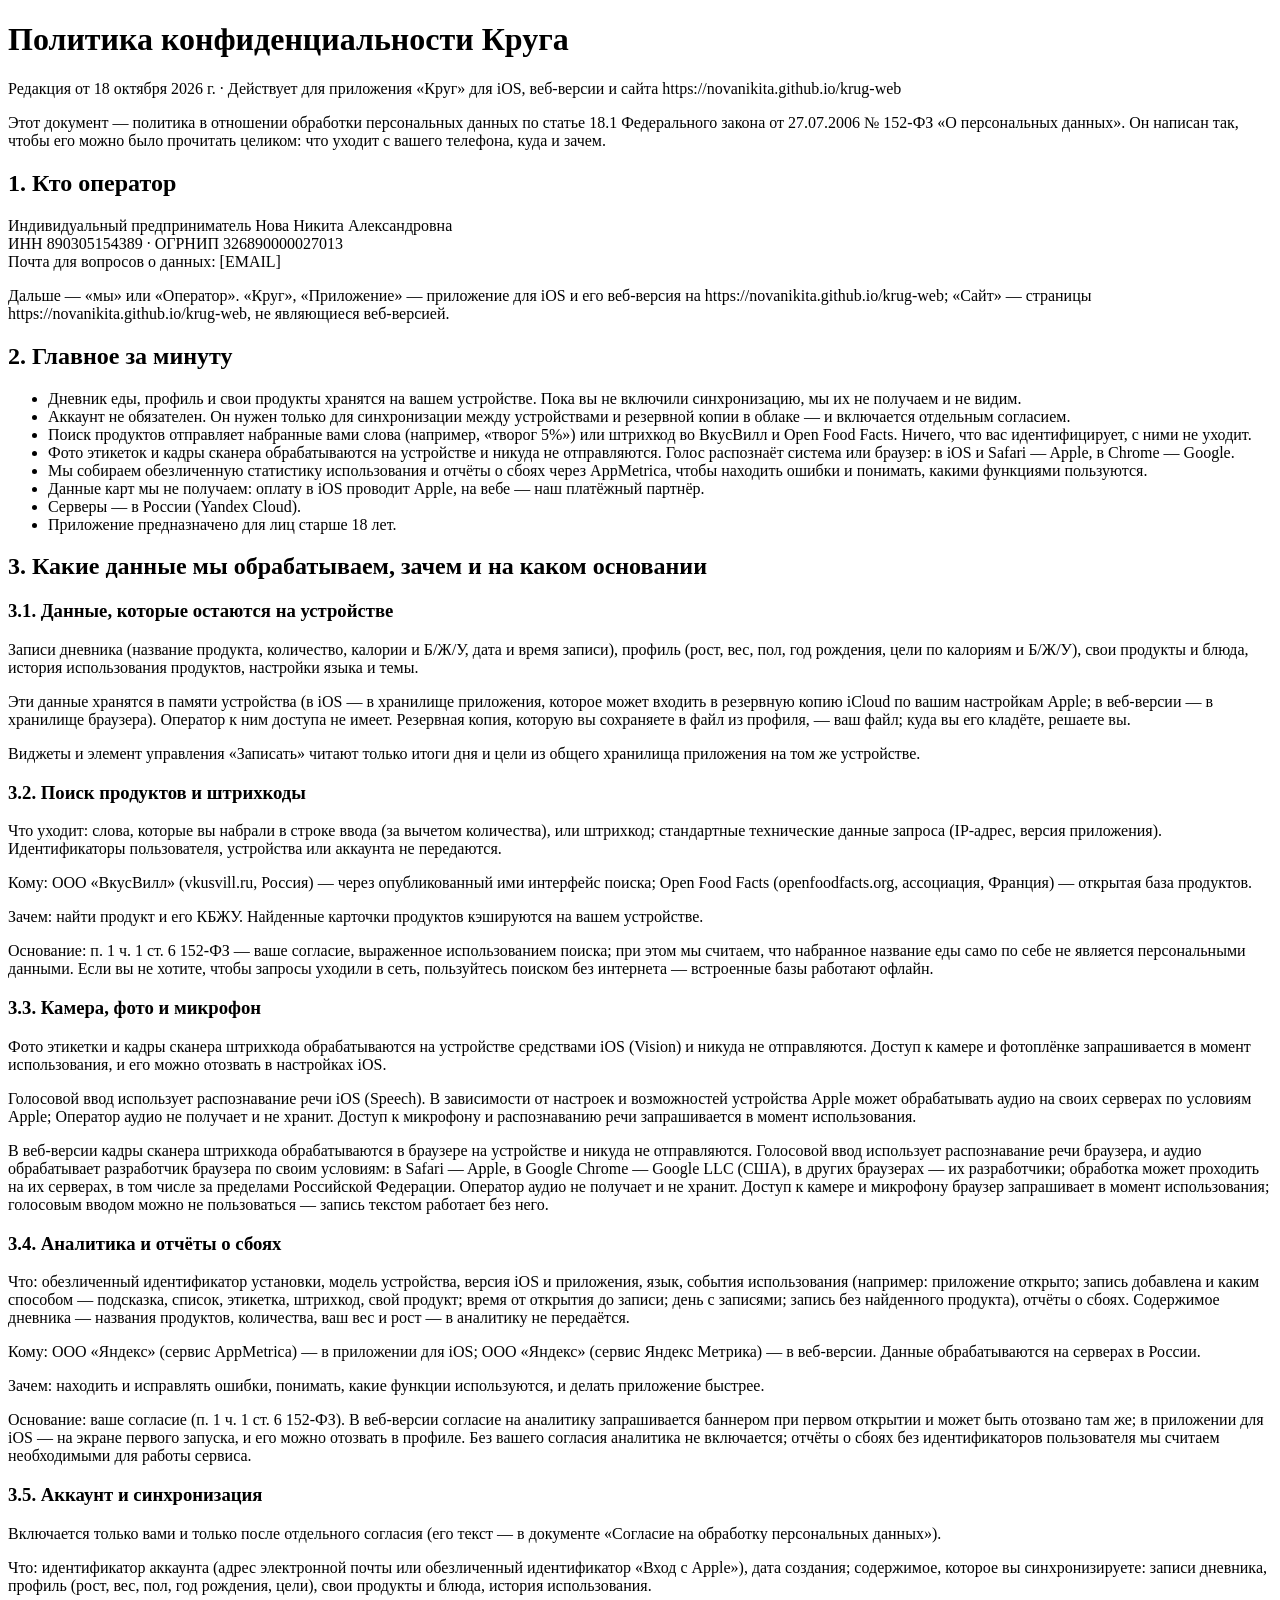
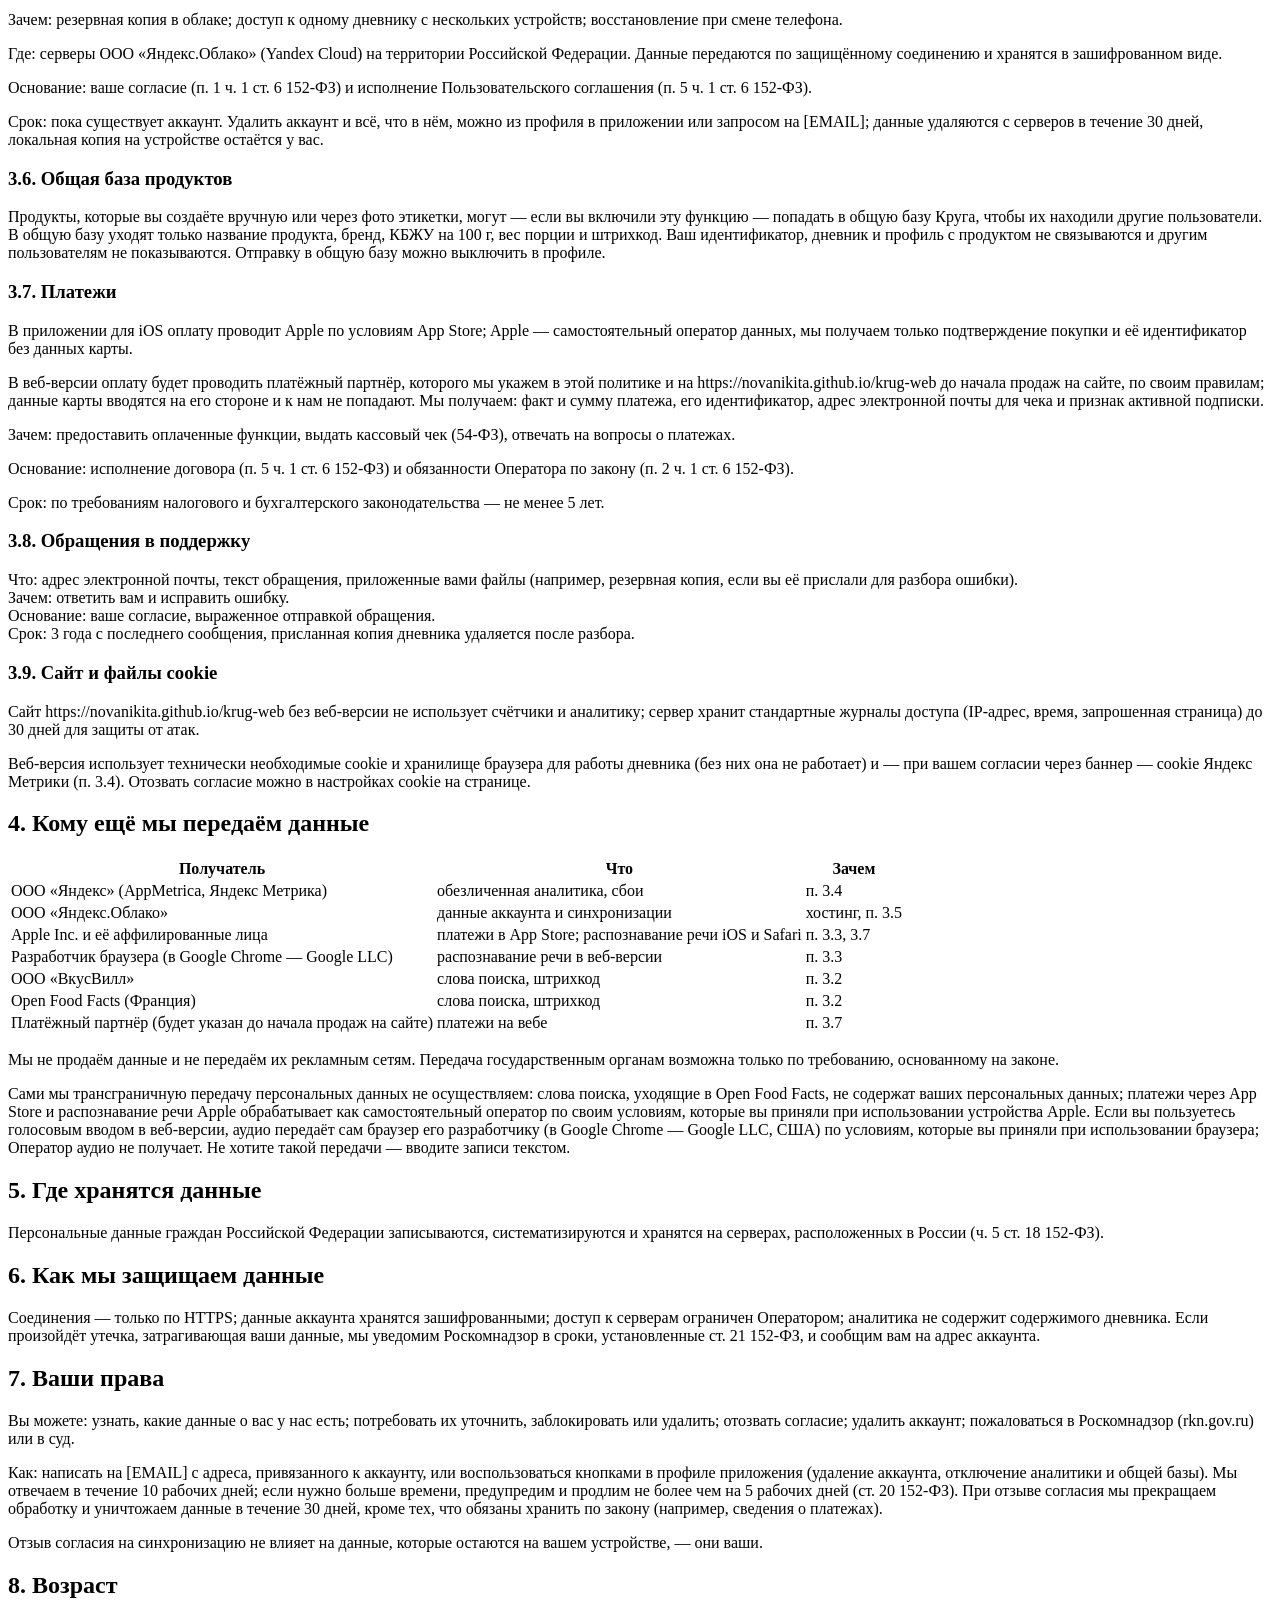
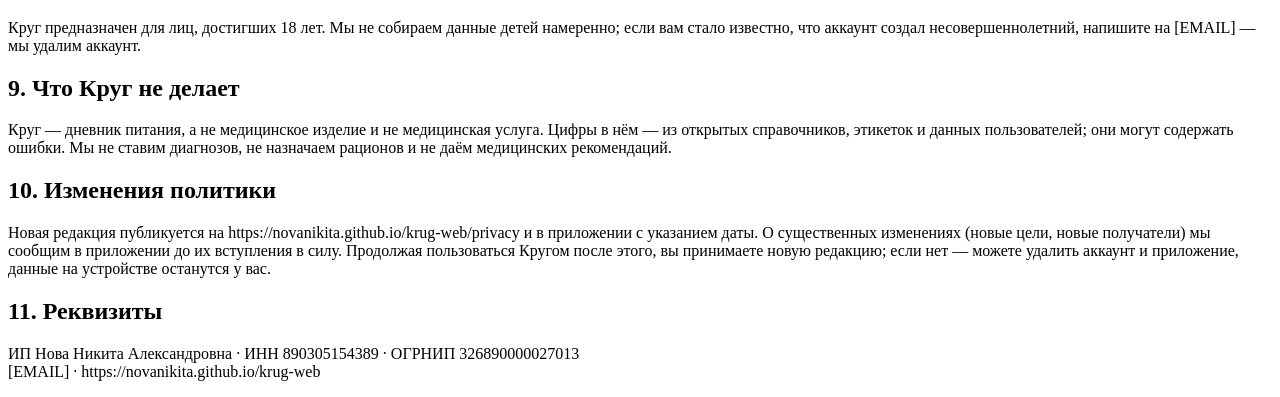
==== privacy/index.html @ c225c447 "Web version" ====
<!doctype html>
<html lang="ru">
<head>
<meta charset="utf-8">
<meta name="viewport" content="width=device-width, initial-scale=1">
<title>Политика конфиденциальности Круга · Круг</title>
<link rel="icon" href="/krug-web/icons/favicon-64.png">
<script>
  try {
    var t = localStorage.getItem('theme')
    if (t === 'light' || t === 'dark') document.documentElement.dataset.theme = t
  } catch (e) {}
</script>
  <script type="module" crossorigin src="/krug-web/assets/modulepreload-polyfill-P2Xu9kJm.js"></script>
  <link rel="stylesheet" crossorigin href="/krug-web/assets/page-D5tcuTwa.css">
<link rel="manifest" href="/krug-web/manifest.webmanifest"><script id="vite-plugin-pwa:register-sw" src="/krug-web/registerSW.js" defer></script></head>
<body data-doc="privacy">
<main class="legal-page"><h1>Политика конфиденциальности Круга</h1><p>Редакция от 18 октября 2026 г. · Действует для приложения «Круг» для iOS, веб-версии и сайта https://novanikita.github.io/krug-web</p>
<p>Этот документ — политика в отношении обработки персональных данных по статье 18.1 Федерального закона от 27.07.2006 № 152-ФЗ «О персональных данных». Он написан так, чтобы его можно было прочитать целиком: что уходит с вашего телефона, куда и зачем.</p>
<h2>1. Кто оператор</h2>
<p>Индивидуальный предприниматель Нова Никита Александровна<br>ИНН 890305154389 · ОГРНИП 326890000027013<br>Почта для вопросов о данных: [EMAIL]</p>
<p>Дальше — «мы» или «Оператор». «Круг», «Приложение» — приложение для iOS и его веб-версия на https://novanikita.github.io/krug-web; «Сайт» — страницы https://novanikita.github.io/krug-web, не являющиеся веб-версией.</p>
<h2>2. Главное за минуту</h2>
<ul><li>Дневник еды, профиль и свои продукты хранятся на вашем устройстве. Пока вы не включили синхронизацию, мы их не получаем и не видим.</li><li>Аккаунт не обязателен. Он нужен только для синхронизации между устройствами и резервной копии в облаке — и включается отдельным согласием.</li><li>Поиск продуктов отправляет набранные вами слова (например, «творог 5%») или штрихкод во ВкусВилл и Open Food Facts. Ничего, что вас идентифицирует, с ними не уходит.</li><li>Фото этикеток и кадры сканера обрабатываются на устройстве и никуда не отправляются. Голос распознаёт система или браузер: в iOS и Safari — Apple, в Chrome — Google.</li><li>Мы собираем обезличенную статистику использования и отчёты о сбоях через AppMetrica, чтобы находить ошибки и понимать, какими функциями пользуются.</li><li>Данные карт мы не получаем: оплату в iOS проводит Apple, на вебе — наш платёжный партнёр.</li><li>Серверы — в России (Yandex Cloud).</li><li>Приложение предназначено для лиц старше 18 лет.</li></ul>
<h2>3. Какие данные мы обрабатываем, зачем и на каком основании</h2>
<h3>3.1. Данные, которые остаются на устройстве</h3>
<p>Записи дневника (название продукта, количество, калории и Б/Ж/У, дата и время записи), профиль (рост, вес, пол, год рождения, цели по калориям и Б/Ж/У), свои продукты и блюда, история использования продуктов, настройки языка и темы.</p>
<p>Эти данные хранятся в памяти устройства (в iOS — в хранилище приложения, которое может входить в резервную копию iCloud по вашим настройкам Apple; в веб-версии — в хранилище браузера). Оператор к ним доступа не имеет. Резервная копия, которую вы сохраняете в файл из профиля, — ваш файл; куда вы его кладёте, решаете вы.</p>
<p>Виджеты и элемент управления «Записать» читают только итоги дня и цели из общего хранилища приложения на том же устройстве.</p>
<h3>3.2. Поиск продуктов и штрихкоды</h3>
<p>Что уходит: слова, которые вы набрали в строке ввода (за вычетом количества), или штрихкод; стандартные технические данные запроса (IP-адрес, версия приложения). Идентификаторы пользователя, устройства или аккаунта не передаются.</p>
<p>Кому: ООО «ВкусВилл» (vkusvill.ru, Россия) — через опубликованный ими интерфейс поиска; Open Food Facts (openfoodfacts.org, ассоциация, Франция) — открытая база продуктов.</p>
<p>Зачем: найти продукт и его КБЖУ. Найденные карточки продуктов кэшируются на вашем устройстве.</p>
<p>Основание: п. 1 ч. 1 ст. 6 152-ФЗ — ваше согласие, выраженное использованием поиска; при этом мы считаем, что набранное название еды само по себе не является персональными данными. Если вы не хотите, чтобы запросы уходили в сеть, пользуйтесь поиском без интернета — встроенные базы работают офлайн.</p>
<h3>3.3. Камера, фото и микрофон</h3>
<p>Фото этикетки и кадры сканера штрихкода обрабатываются на устройстве средствами iOS (Vision) и никуда не отправляются. Доступ к камере и фотоплёнке запрашивается в момент использования, и его можно отозвать в настройках iOS.</p>
<p>Голосовой ввод использует распознавание речи iOS (Speech). В зависимости от настроек и возможностей устройства Apple может обрабатывать аудио на своих серверах по условиям Apple; Оператор аудио не получает и не хранит. Доступ к микрофону и распознаванию речи запрашивается в момент использования.</p>
<p>В веб-версии кадры сканера штрихкода обрабатываются в браузере на устройстве и никуда не отправляются. Голосовой ввод использует распознавание речи браузера, и аудио обрабатывает разработчик браузера по своим условиям: в Safari — Apple, в Google Chrome — Google LLC (США), в других браузерах — их разработчики; обработка может проходить на их серверах, в том числе за пределами Российской Федерации. Оператор аудио не получает и не хранит. Доступ к камере и микрофону браузер запрашивает в момент использования; голосовым вводом можно не пользоваться — запись текстом работает без него.</p>
<h3>3.4. Аналитика и отчёты о сбоях</h3>
<p>Что: обезличенный идентификатор установки, модель устройства, версия iOS и приложения, язык, события использования (например: приложение открыто; запись добавлена и каким способом — подсказка, список, этикетка, штрихкод, свой продукт; время от открытия до записи; день с записями; запись без найденного продукта), отчёты о сбоях. Содержимое дневника — названия продуктов, количества, ваш вес и рост — в аналитику не передаётся.</p>
<p>Кому: ООО «Яндекс» (сервис AppMetrica) — в приложении для iOS; ООО «Яндекс» (сервис Яндекс Метрика) — в веб-версии. Данные обрабатываются на серверах в России.</p>
<p>Зачем: находить и исправлять ошибки, понимать, какие функции используются, и делать приложение быстрее.</p>
<p>Основание: ваше согласие (п. 1 ч. 1 ст. 6 152-ФЗ). В веб-версии согласие на аналитику запрашивается баннером при первом открытии и может быть отозвано там же; в приложении для iOS — на экране первого запуска, и его можно отозвать в профиле. Без вашего согласия аналитика не включается; отчёты о сбоях без идентификаторов пользователя мы считаем необходимыми для работы сервиса.</p>
<h3>3.5. Аккаунт и синхронизация</h3>
<p>Включается только вами и только после отдельного согласия (его текст — в документе «Согласие на обработку персональных данных»).</p>
<p>Что: идентификатор аккаунта (адрес электронной почты или обезличенный идентификатор «Вход с Apple»), дата создания; содержимое, которое вы синхронизируете: записи дневника, профиль (рост, вес, пол, год рождения, цели), свои продукты и блюда, история использования.</p>
<p>Зачем: резервная копия в облаке; доступ к одному дневнику с нескольких устройств; восстановление при смене телефона.</p>
<p>Где: серверы ООО «Яндекс.Облако» (Yandex Cloud) на территории Российской Федерации. Данные передаются по защищённому соединению и хранятся в зашифрованном виде.</p>
<p>Основание: ваше согласие (п. 1 ч. 1 ст. 6 152-ФЗ) и исполнение Пользовательского соглашения (п. 5 ч. 1 ст. 6 152-ФЗ).</p>
<p>Срок: пока существует аккаунт. Удалить аккаунт и всё, что в нём, можно из профиля в приложении или запросом на [EMAIL]; данные удаляются с серверов в течение 30 дней, локальная копия на устройстве остаётся у вас.</p>
<h3>3.6. Общая база продуктов</h3>
<p>Продукты, которые вы создаёте вручную или через фото этикетки, могут — если вы включили эту функцию — попадать в общую базу Круга, чтобы их находили другие пользователи. В общую базу уходят только название продукта, бренд, КБЖУ на 100 г, вес порции и штрихкод. Ваш идентификатор, дневник и профиль с продуктом не связываются и другим пользователям не показываются. Отправку в общую базу можно выключить в профиле.</p>
<h3>3.7. Платежи</h3>
<p>В приложении для iOS оплату проводит Apple по условиям App Store; Apple — самостоятельный оператор данных, мы получаем только подтверждение покупки и её идентификатор без данных карты.</p>
<p>В веб-версии оплату будет проводить платёжный партнёр, которого мы укажем в этой политике и на https://novanikita.github.io/krug-web до начала продаж на сайте, по своим правилам; данные карты вводятся на его стороне и к нам не попадают. Мы получаем: факт и сумму платежа, его идентификатор, адрес электронной почты для чека и признак активной подписки.</p>
<p>Зачем: предоставить оплаченные функции, выдать кассовый чек (54-ФЗ), отвечать на вопросы о платежах.</p>
<p>Основание: исполнение договора (п. 5 ч. 1 ст. 6 152-ФЗ) и обязанности Оператора по закону (п. 2 ч. 1 ст. 6 152-ФЗ).</p>
<p>Срок: по требованиям налогового и бухгалтерского законодательства — не менее 5 лет.</p>
<h3>3.8. Обращения в поддержку</h3>
<p>Что: адрес электронной почты, текст обращения, приложенные вами файлы (например, резервная копия, если вы её прислали для разбора ошибки).<br>Зачем: ответить вам и исправить ошибку.<br>Основание: ваше согласие, выраженное отправкой обращения.<br>Срок: 3 года с последнего сообщения, присланная копия дневника удаляется после разбора.</p>
<h3>3.9. Сайт и файлы cookie</h3>
<p>Сайт https://novanikita.github.io/krug-web без веб-версии не использует счётчики и аналитику; сервер хранит стандартные журналы доступа (IP-адрес, время, запрошенная страница) до 30 дней для защиты от атак.</p>
<p>Веб-версия использует технически необходимые cookie и хранилище браузера для работы дневника (без них она не работает) и — при вашем согласии через баннер — cookie Яндекс Метрики (п. 3.4). Отозвать согласие можно в настройках cookie на странице.</p>
<h2>4. Кому ещё мы передаём данные</h2>
<div class="table"><table><thead><tr><th>Получатель</th><th>Что</th><th>Зачем</th></tr></thead><tbody><tr><td>ООО «Яндекс» (AppMetrica, Яндекс Метрика)</td><td>обезличенная аналитика, сбои</td><td>п. 3.4</td></tr><tr><td>ООО «Яндекс.Облако»</td><td>данные аккаунта и синхронизации</td><td>хостинг, п. 3.5</td></tr><tr><td>Apple Inc. и её аффилированные лица</td><td>платежи в App Store; распознавание речи iOS и Safari</td><td>п. 3.3, 3.7</td></tr><tr><td>Разработчик браузера (в Google Chrome — Google LLC)</td><td>распознавание речи в веб-версии</td><td>п. 3.3</td></tr><tr><td>ООО «ВкусВилл»</td><td>слова поиска, штрихкод</td><td>п. 3.2</td></tr><tr><td>Open Food Facts (Франция)</td><td>слова поиска, штрихкод</td><td>п. 3.2</td></tr><tr><td>Платёжный партнёр (будет указан до начала продаж на сайте)</td><td>платежи на вебе</td><td>п. 3.7</td></tr></tbody></table></div>
<p>Мы не продаём данные и не передаём их рекламным сетям. Передача государственным органам возможна только по требованию, основанному на законе.</p>
<p>Сами мы трансграничную передачу персональных данных не осуществляем: слова поиска, уходящие в Open Food Facts, не содержат ваших персональных данных; платежи через App Store и распознавание речи Apple обрабатывает как самостоятельный оператор по своим условиям, которые вы приняли при использовании устройства Apple. Если вы пользуетесь голосовым вводом в веб-версии, аудио передаёт сам браузер его разработчику (в Google Chrome — Google LLC, США) по условиям, которые вы приняли при использовании браузера; Оператор аудио не получает. Не хотите такой передачи — вводите записи текстом.</p>
<h2>5. Где хранятся данные</h2>
<p>Персональные данные граждан Российской Федерации записываются, систематизируются и хранятся на серверах, расположенных в России (ч. 5 ст. 18 152-ФЗ).</p>
<h2>6. Как мы защищаем данные</h2>
<p>Соединения — только по HTTPS; данные аккаунта хранятся зашифрованными; доступ к серверам ограничен Оператором; аналитика не содержит содержимого дневника. Если произойдёт утечка, затрагивающая ваши данные, мы уведомим Роскомнадзор в сроки, установленные ст. 21 152-ФЗ, и сообщим вам на адрес аккаунта.</p>
<h2>7. Ваши права</h2>
<p>Вы можете: узнать, какие данные о вас у нас есть; потребовать их уточнить, заблокировать или удалить; отозвать согласие; удалить аккаунт; пожаловаться в Роскомнадзор (rkn.gov.ru) или в суд.</p>
<p>Как: написать на [EMAIL] с адреса, привязанного к аккаунту, или воспользоваться кнопками в профиле приложения (удаление аккаунта, отключение аналитики и общей базы). Мы отвечаем в течение 10 рабочих дней; если нужно больше времени, предупредим и продлим не более чем на 5 рабочих дней (ст. 20 152-ФЗ). При отзыве согласия мы прекращаем обработку и уничтожаем данные в течение 30 дней, кроме тех, что обязаны хранить по закону (например, сведения о платежах).</p>
<p>Отзыв согласия на синхронизацию не влияет на данные, которые остаются на вашем устройстве, — они ваши.</p>
<h2>8. Возраст</h2>
<p>Круг предназначен для лиц, достигших 18 лет. Мы не собираем данные детей намеренно; если вам стало известно, что аккаунт создал несовершеннолетний, напишите на [EMAIL] — мы удалим аккаунт.</p>
<h2>9. Что Круг не делает</h2>
<p>Круг — дневник питания, а не медицинское изделие и не медицинская услуга. Цифры в нём — из открытых справочников, этикеток и данных пользователей; они могут содержать ошибки. Мы не ставим диагнозов, не назначаем рационов и не даём медицинских рекомендаций.</p>
<h2>10. Изменения политики</h2>
<p>Новая редакция публикуется на https://novanikita.github.io/krug-web/privacy и в приложении с указанием даты. О существенных изменениях (новые цели, новые получатели) мы сообщим в приложении до их вступления в силу. Продолжая пользоваться Кругом после этого, вы принимаете новую редакцию; если нет — можете удалить аккаунт и приложение, данные на устройстве останутся у вас.</p>
<h2>11. Реквизиты</h2>
<p>ИП Нова Никита Александровна · ИНН 890305154389 · ОГРНИП 326890000027013<br>[EMAIL] · https://novanikita.github.io/krug-web</p></main>
</body>
</html>
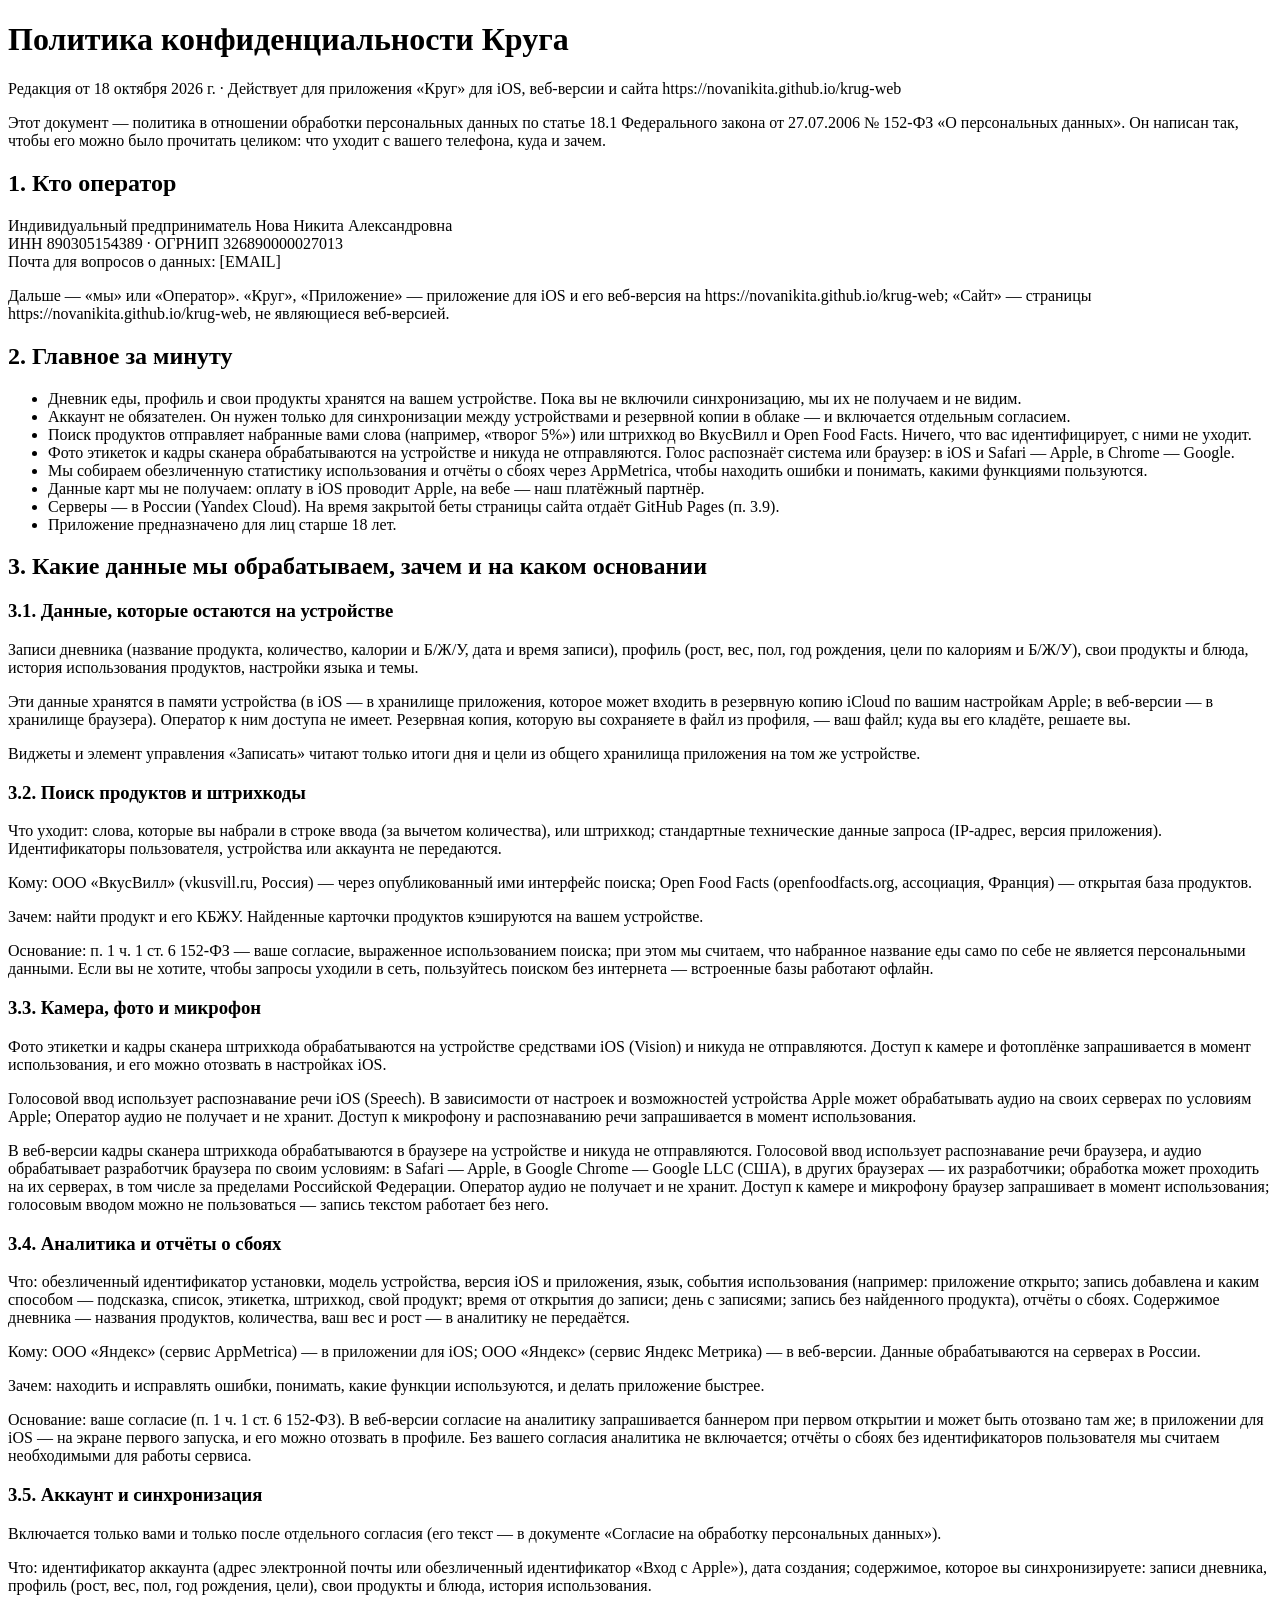
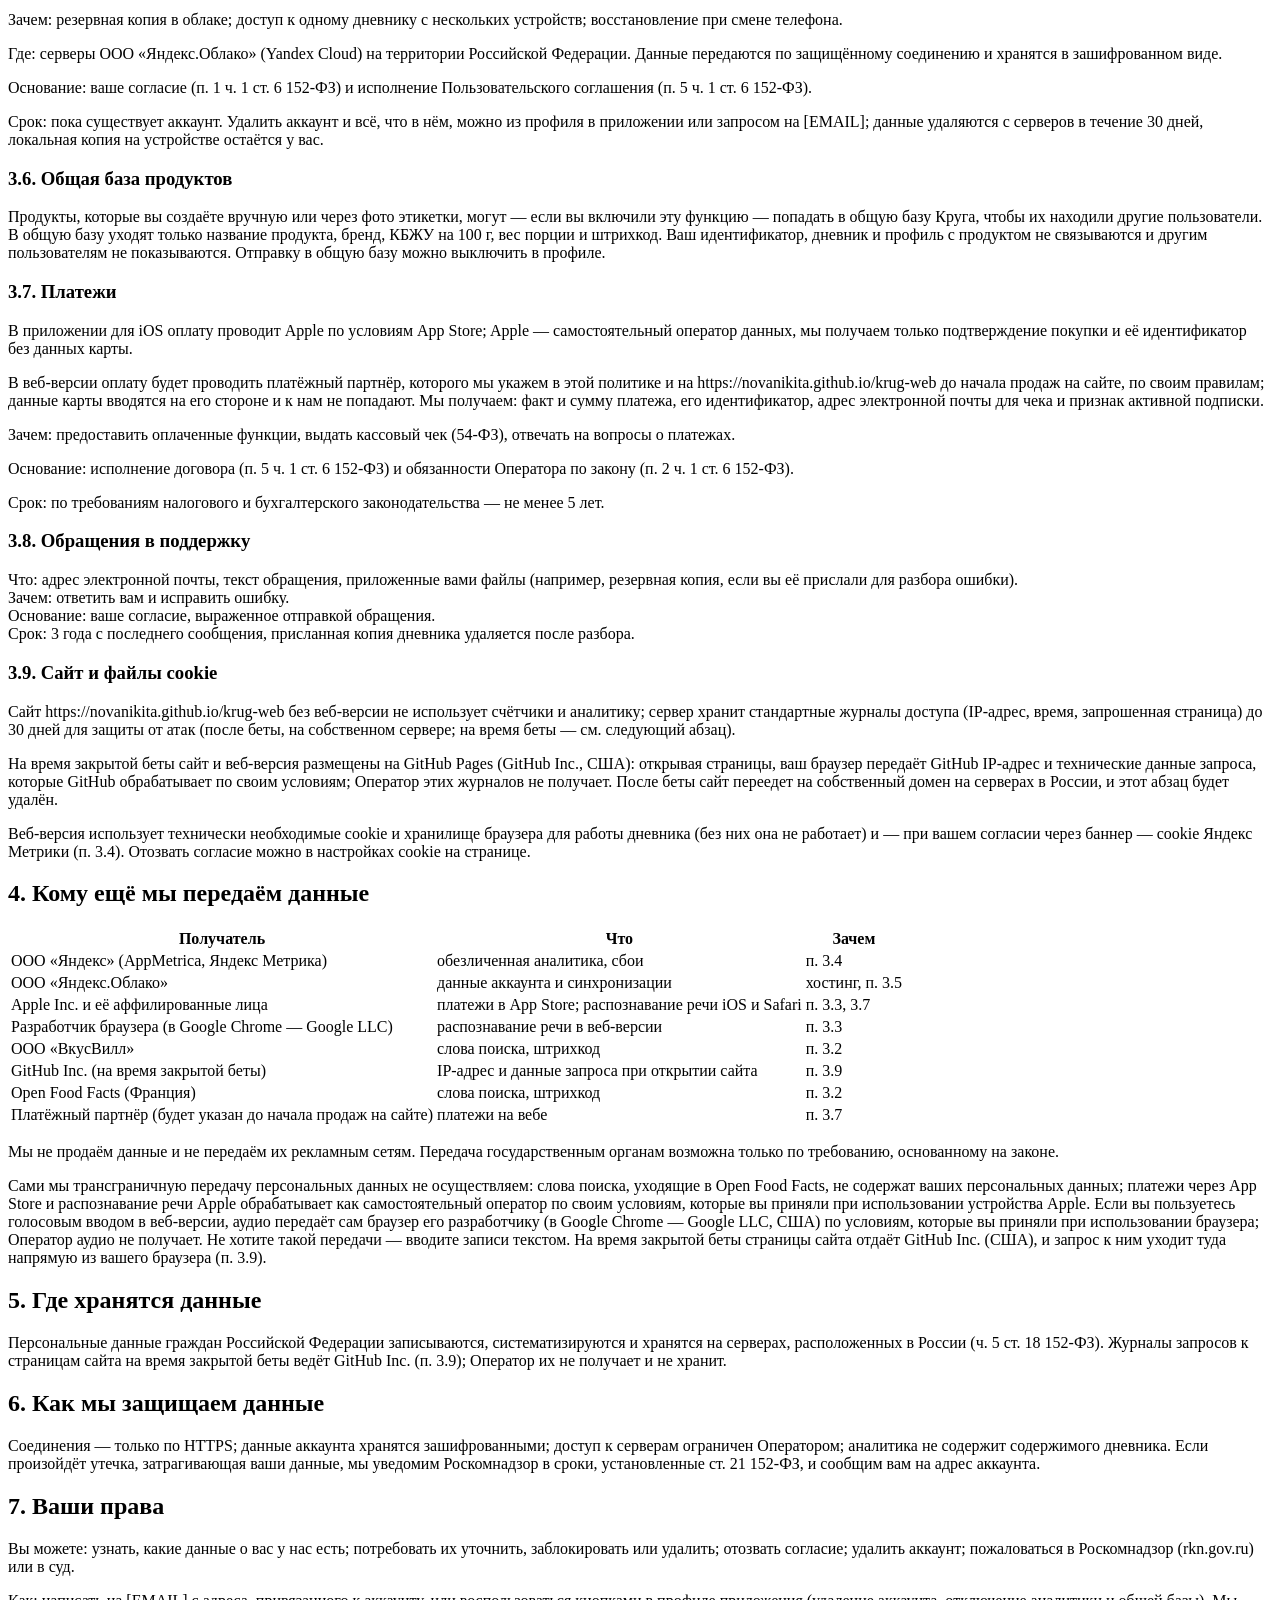
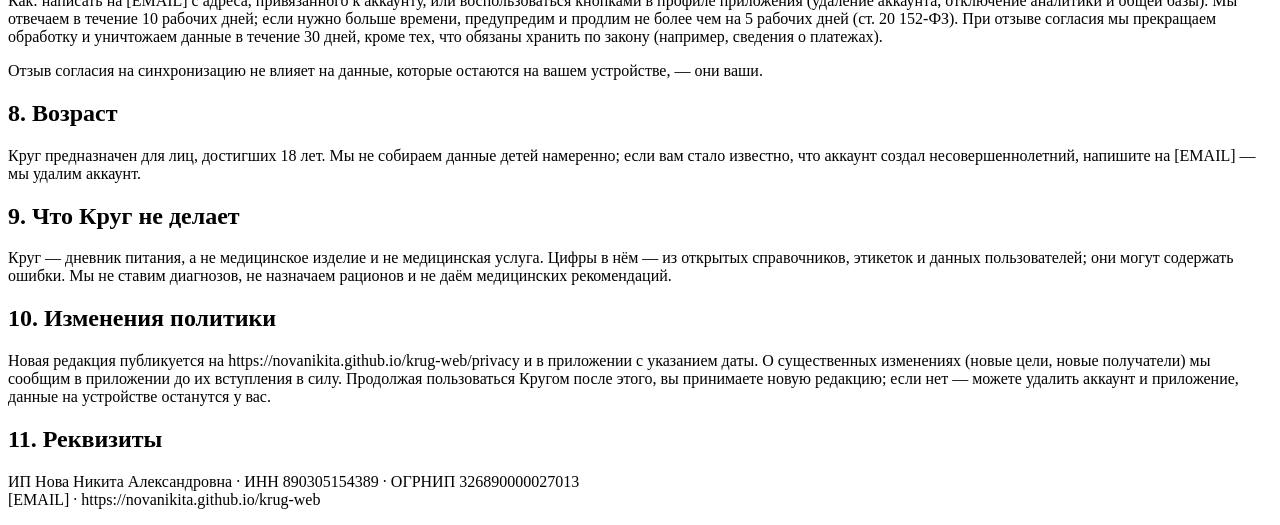
==== commit 275effd1: "Web version" ====
--- a/privacy/index.html
+++ b/privacy/index.html
@@ -12,7 +12,7 @@
   } catch (e) {}
 </script>
   <script type="module" crossorigin src="/krug-web/assets/modulepreload-polyfill-P2Xu9kJm.js"></script>
-  <link rel="stylesheet" crossorigin href="/krug-web/assets/page-D5tcuTwa.css">
+  <link rel="stylesheet" crossorigin href="/krug-web/assets/page-U_6qkD1f.css">
 <link rel="manifest" href="/krug-web/manifest.webmanifest"><script id="vite-plugin-pwa:register-sw" src="/krug-web/registerSW.js" defer></script></head>
 <body data-doc="privacy">
 <main class="legal-page"><h1>Политика конфиденциальности Круга</h1><p>Редакция от 18 октября 2026 г. · Действует для приложения «Круг» для iOS, веб-версии и сайта https://novanikita.github.io/krug-web</p>
@@ -21,7 +21,7 @@
 <p>Индивидуальный предприниматель Нова Никита Александровна<br>ИНН 890305154389 · ОГРНИП 326890000027013<br>Почта для вопросов о данных: [EMAIL]</p>
 <p>Дальше — «мы» или «Оператор». «Круг», «Приложение» — приложение для iOS и его веб-версия на https://novanikita.github.io/krug-web; «Сайт» — страницы https://novanikita.github.io/krug-web, не являющиеся веб-версией.</p>
 <h2>2. Главное за минуту</h2>
-<ul><li>Дневник еды, профиль и свои продукты хранятся на вашем устройстве. Пока вы не включили синхронизацию, мы их не получаем и не видим.</li><li>Аккаунт не обязателен. Он нужен только для синхронизации между устройствами и резервной копии в облаке — и включается отдельным согласием.</li><li>Поиск продуктов отправляет набранные вами слова (например, «творог 5%») или штрихкод во ВкусВилл и Open Food Facts. Ничего, что вас идентифицирует, с ними не уходит.</li><li>Фото этикеток и кадры сканера обрабатываются на устройстве и никуда не отправляются. Голос распознаёт система или браузер: в iOS и Safari — Apple, в Chrome — Google.</li><li>Мы собираем обезличенную статистику использования и отчёты о сбоях через AppMetrica, чтобы находить ошибки и понимать, какими функциями пользуются.</li><li>Данные карт мы не получаем: оплату в iOS проводит Apple, на вебе — наш платёжный партнёр.</li><li>Серверы — в России (Yandex Cloud).</li><li>Приложение предназначено для лиц старше 18 лет.</li></ul>
+<ul><li>Дневник еды, профиль и свои продукты хранятся на вашем устройстве. Пока вы не включили синхронизацию, мы их не получаем и не видим.</li><li>Аккаунт не обязателен. Он нужен только для синхронизации между устройствами и резервной копии в облаке — и включается отдельным согласием.</li><li>Поиск продуктов отправляет набранные вами слова (например, «творог 5%») или штрихкод во ВкусВилл и Open Food Facts. Ничего, что вас идентифицирует, с ними не уходит.</li><li>Фото этикеток и кадры сканера обрабатываются на устройстве и никуда не отправляются. Голос распознаёт система или браузер: в iOS и Safari — Apple, в Chrome — Google.</li><li>Мы собираем обезличенную статистику использования и отчёты о сбоях через AppMetrica, чтобы находить ошибки и понимать, какими функциями пользуются.</li><li>Данные карт мы не получаем: оплату в iOS проводит Apple, на вебе — наш платёжный партнёр.</li><li>Серверы — в России (Yandex Cloud). На время закрытой беты страницы сайта отдаёт GitHub Pages (п. 3.9).</li><li>Приложение предназначено для лиц старше 18 лет.</li></ul>
 <h2>3. Какие данные мы обрабатываем, зачем и на каком основании</h2>
 <h3>3.1. Данные, которые остаются на устройстве</h3>
 <p>Записи дневника (название продукта, количество, калории и Б/Ж/У, дата и время записи), профиль (рост, вес, пол, год рождения, цели по калориям и Б/Ж/У), свои продукты и блюда, история использования продуктов, настройки языка и темы.</p>
@@ -59,14 +59,15 @@
 <h3>3.8. Обращения в поддержку</h3>
 <p>Что: адрес электронной почты, текст обращения, приложенные вами файлы (например, резервная копия, если вы её прислали для разбора ошибки).<br>Зачем: ответить вам и исправить ошибку.<br>Основание: ваше согласие, выраженное отправкой обращения.<br>Срок: 3 года с последнего сообщения, присланная копия дневника удаляется после разбора.</p>
 <h3>3.9. Сайт и файлы cookie</h3>
-<p>Сайт https://novanikita.github.io/krug-web без веб-версии не использует счётчики и аналитику; сервер хранит стандартные журналы доступа (IP-адрес, время, запрошенная страница) до 30 дней для защиты от атак.</p>
+<p>Сайт https://novanikita.github.io/krug-web без веб-версии не использует счётчики и аналитику; сервер хранит стандартные журналы доступа (IP-адрес, время, запрошенная страница) до 30 дней для защиты от атак (после беты, на собственном сервере; на время беты — см. следующий абзац).</p>
+<p>На время закрытой беты сайт и веб-версия размещены на GitHub Pages (GitHub Inc., США): открывая страницы, ваш браузер передаёт GitHub IP-адрес и технические данные запроса, которые GitHub обрабатывает по своим условиям; Оператор этих журналов не получает. После беты сайт переедет на собственный домен на серверах в России, и этот абзац будет удалён.</p>
 <p>Веб-версия использует технически необходимые cookie и хранилище браузера для работы дневника (без них она не работает) и — при вашем согласии через баннер — cookie Яндекс Метрики (п. 3.4). Отозвать согласие можно в настройках cookie на странице.</p>
 <h2>4. Кому ещё мы передаём данные</h2>
-<div class="table"><table><thead><tr><th>Получатель</th><th>Что</th><th>Зачем</th></tr></thead><tbody><tr><td>ООО «Яндекс» (AppMetrica, Яндекс Метрика)</td><td>обезличенная аналитика, сбои</td><td>п. 3.4</td></tr><tr><td>ООО «Яндекс.Облако»</td><td>данные аккаунта и синхронизации</td><td>хостинг, п. 3.5</td></tr><tr><td>Apple Inc. и её аффилированные лица</td><td>платежи в App Store; распознавание речи iOS и Safari</td><td>п. 3.3, 3.7</td></tr><tr><td>Разработчик браузера (в Google Chrome — Google LLC)</td><td>распознавание речи в веб-версии</td><td>п. 3.3</td></tr><tr><td>ООО «ВкусВилл»</td><td>слова поиска, штрихкод</td><td>п. 3.2</td></tr><tr><td>Open Food Facts (Франция)</td><td>слова поиска, штрихкод</td><td>п. 3.2</td></tr><tr><td>Платёжный партнёр (будет указан до начала продаж на сайте)</td><td>платежи на вебе</td><td>п. 3.7</td></tr></tbody></table></div>
+<div class="table"><table><thead><tr><th>Получатель</th><th>Что</th><th>Зачем</th></tr></thead><tbody><tr><td>ООО «Яндекс» (AppMetrica, Яндекс Метрика)</td><td>обезличенная аналитика, сбои</td><td>п. 3.4</td></tr><tr><td>ООО «Яндекс.Облако»</td><td>данные аккаунта и синхронизации</td><td>хостинг, п. 3.5</td></tr><tr><td>Apple Inc. и её аффилированные лица</td><td>платежи в App Store; распознавание речи iOS и Safari</td><td>п. 3.3, 3.7</td></tr><tr><td>Разработчик браузера (в Google Chrome — Google LLC)</td><td>распознавание речи в веб-версии</td><td>п. 3.3</td></tr><tr><td>ООО «ВкусВилл»</td><td>слова поиска, штрихкод</td><td>п. 3.2</td></tr><tr><td>GitHub Inc. (на время закрытой беты)</td><td>IP-адрес и данные запроса при открытии сайта</td><td>п. 3.9</td></tr><tr><td>Open Food Facts (Франция)</td><td>слова поиска, штрихкод</td><td>п. 3.2</td></tr><tr><td>Платёжный партнёр (будет указан до начала продаж на сайте)</td><td>платежи на вебе</td><td>п. 3.7</td></tr></tbody></table></div>
 <p>Мы не продаём данные и не передаём их рекламным сетям. Передача государственным органам возможна только по требованию, основанному на законе.</p>
-<p>Сами мы трансграничную передачу персональных данных не осуществляем: слова поиска, уходящие в Open Food Facts, не содержат ваших персональных данных; платежи через App Store и распознавание речи Apple обрабатывает как самостоятельный оператор по своим условиям, которые вы приняли при использовании устройства Apple. Если вы пользуетесь голосовым вводом в веб-версии, аудио передаёт сам браузер его разработчику (в Google Chrome — Google LLC, США) по условиям, которые вы приняли при использовании браузера; Оператор аудио не получает. Не хотите такой передачи — вводите записи текстом.</p>
+<p>Сами мы трансграничную передачу персональных данных не осуществляем: слова поиска, уходящие в Open Food Facts, не содержат ваших персональных данных; платежи через App Store и распознавание речи Apple обрабатывает как самостоятельный оператор по своим условиям, которые вы приняли при использовании устройства Apple. Если вы пользуетесь голосовым вводом в веб-версии, аудио передаёт сам браузер его разработчику (в Google Chrome — Google LLC, США) по условиям, которые вы приняли при использовании браузера; Оператор аудио не получает. Не хотите такой передачи — вводите записи текстом. На время закрытой беты страницы сайта отдаёт GitHub Inc. (США), и запрос к ним уходит туда напрямую из вашего браузера (п. 3.9).</p>
 <h2>5. Где хранятся данные</h2>
-<p>Персональные данные граждан Российской Федерации записываются, систематизируются и хранятся на серверах, расположенных в России (ч. 5 ст. 18 152-ФЗ).</p>
+<p>Персональные данные граждан Российской Федерации записываются, систематизируются и хранятся на серверах, расположенных в России (ч. 5 ст. 18 152-ФЗ). Журналы запросов к страницам сайта на время закрытой беты ведёт GitHub Inc. (п. 3.9); Оператор их не получает и не хранит.</p>
 <h2>6. Как мы защищаем данные</h2>
 <p>Соединения — только по HTTPS; данные аккаунта хранятся зашифрованными; доступ к серверам ограничен Оператором; аналитика не содержит содержимого дневника. Если произойдёт утечка, затрагивающая ваши данные, мы уведомим Роскомнадзор в сроки, установленные ст. 21 152-ФЗ, и сообщим вам на адрес аккаунта.</p>
 <h2>7. Ваши права</h2>
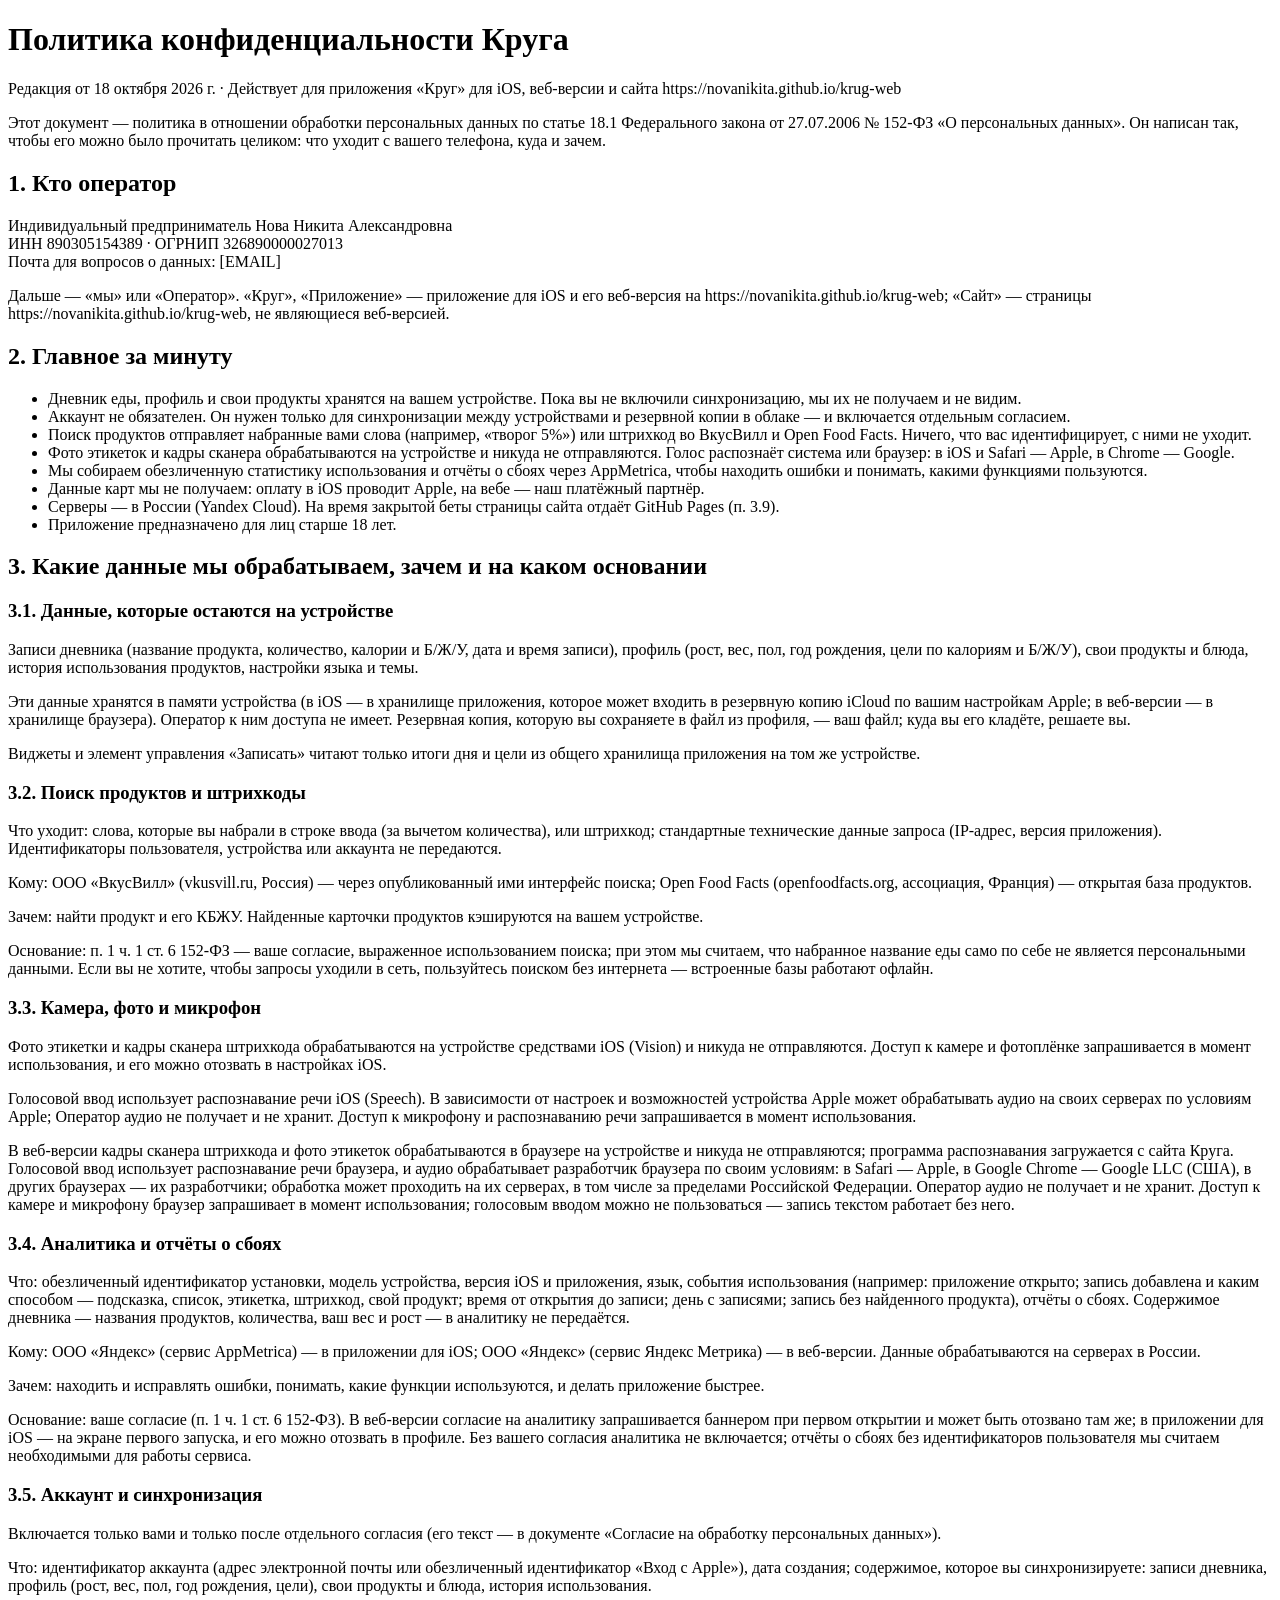
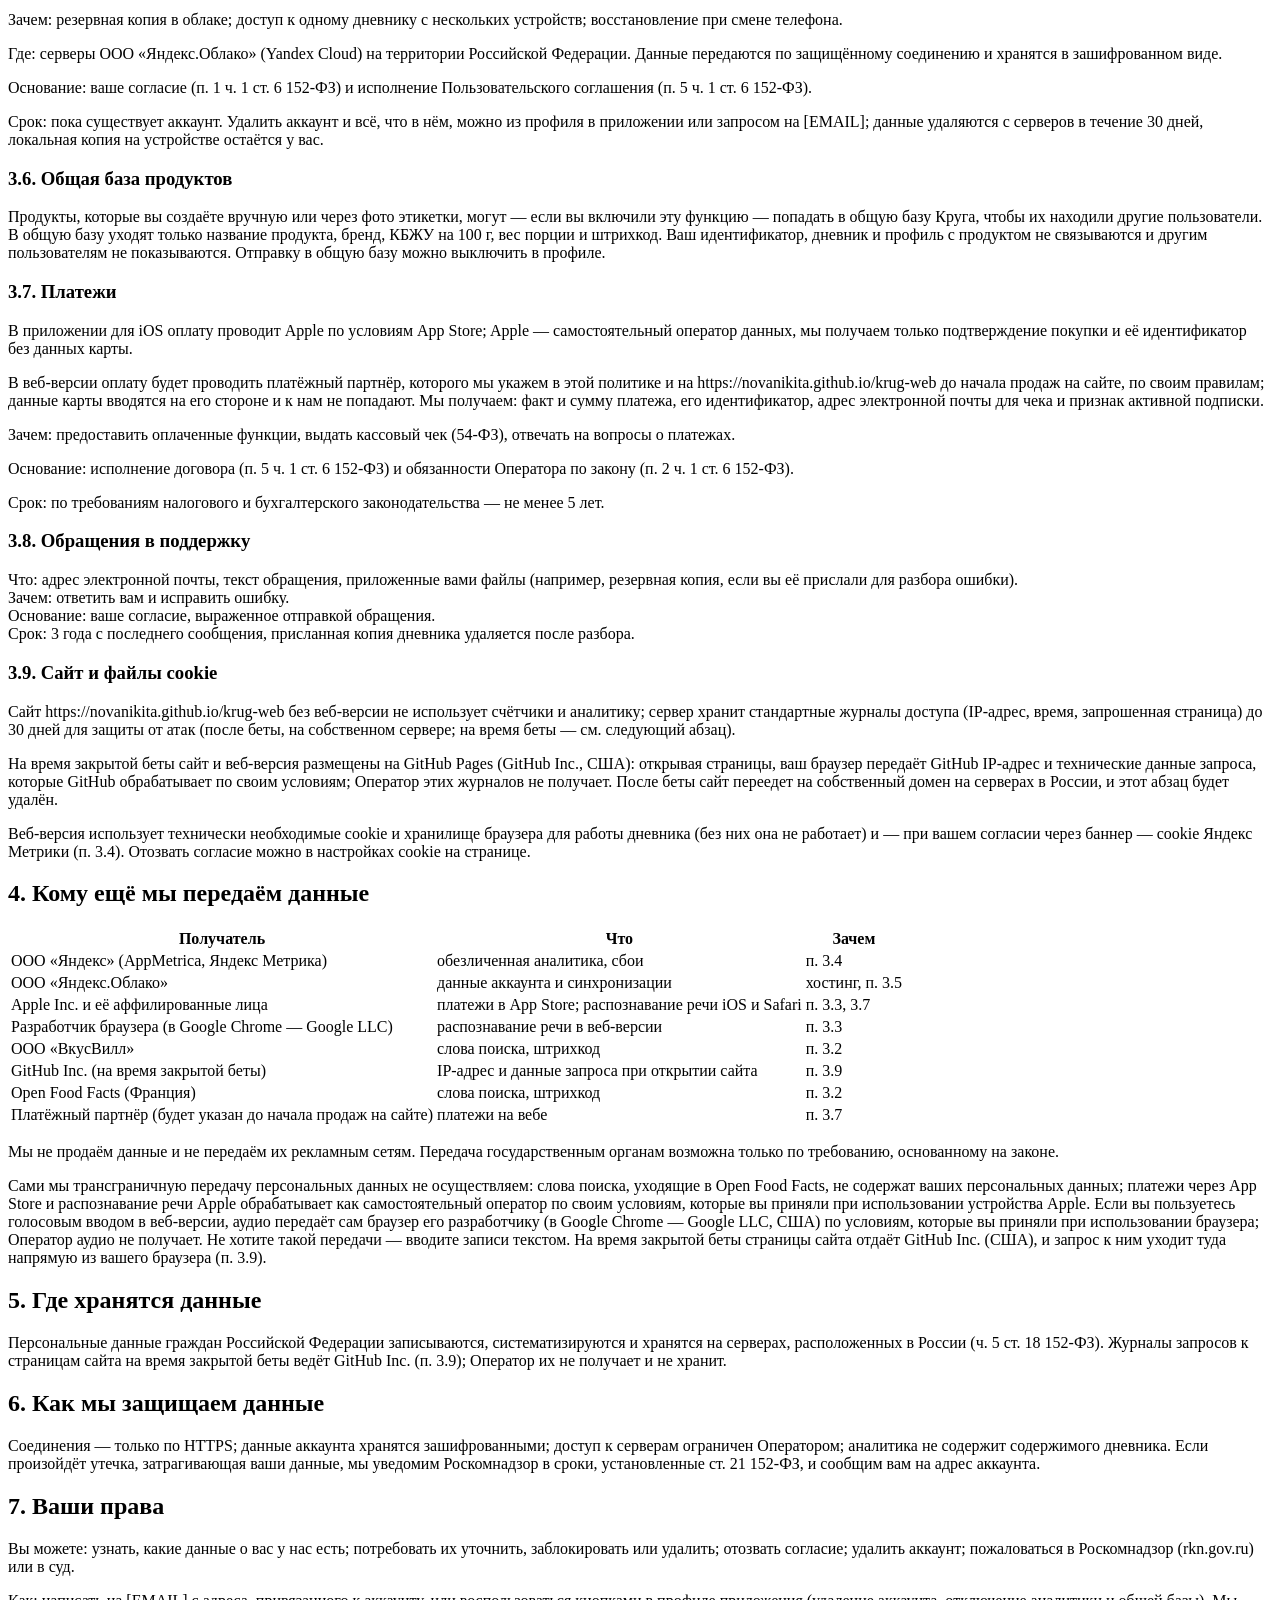
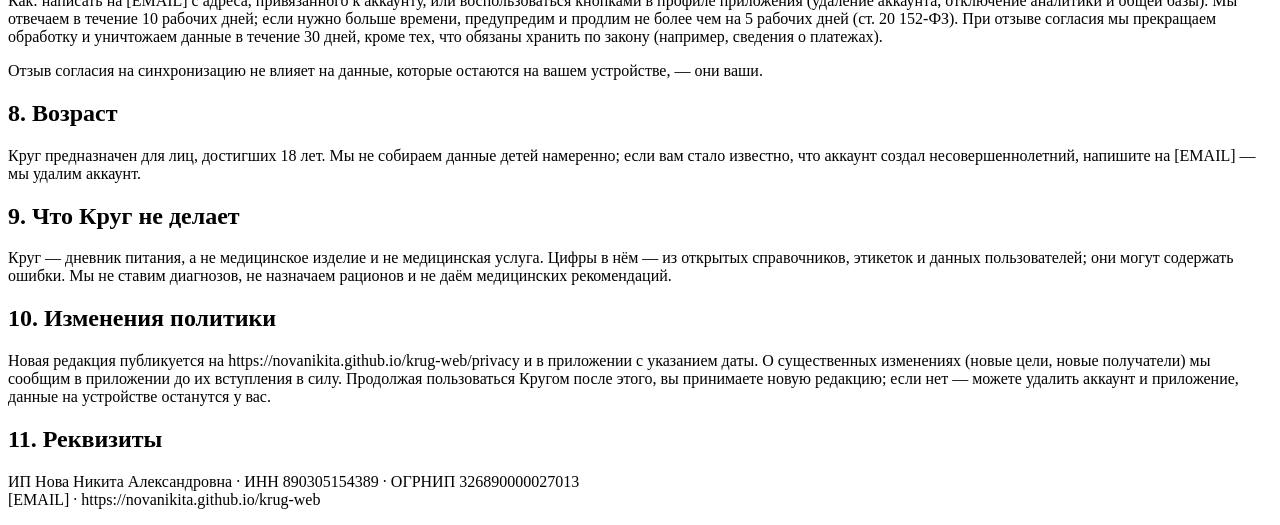
==== commit 78ac1e3d: "Web version" ====
--- a/privacy/index.html
+++ b/privacy/index.html
@@ -35,7 +35,7 @@
 <h3>3.3. Камера, фото и микрофон</h3>
 <p>Фото этикетки и кадры сканера штрихкода обрабатываются на устройстве средствами iOS (Vision) и никуда не отправляются. Доступ к камере и фотоплёнке запрашивается в момент использования, и его можно отозвать в настройках iOS.</p>
 <p>Голосовой ввод использует распознавание речи iOS (Speech). В зависимости от настроек и возможностей устройства Apple может обрабатывать аудио на своих серверах по условиям Apple; Оператор аудио не получает и не хранит. Доступ к микрофону и распознаванию речи запрашивается в момент использования.</p>
-<p>В веб-версии кадры сканера штрихкода обрабатываются в браузере на устройстве и никуда не отправляются. Голосовой ввод использует распознавание речи браузера, и аудио обрабатывает разработчик браузера по своим условиям: в Safari — Apple, в Google Chrome — Google LLC (США), в других браузерах — их разработчики; обработка может проходить на их серверах, в том числе за пределами Российской Федерации. Оператор аудио не получает и не хранит. Доступ к камере и микрофону браузер запрашивает в момент использования; голосовым вводом можно не пользоваться — запись текстом работает без него.</p>
+<p>В веб-версии кадры сканера штрихкода и фото этикеток обрабатываются в браузере на устройстве и никуда не отправляются; программа распознавания загружается с сайта Круга. Голосовой ввод использует распознавание речи браузера, и аудио обрабатывает разработчик браузера по своим условиям: в Safari — Apple, в Google Chrome — Google LLC (США), в других браузерах — их разработчики; обработка может проходить на их серверах, в том числе за пределами Российской Федерации. Оператор аудио не получает и не хранит. Доступ к камере и микрофону браузер запрашивает в момент использования; голосовым вводом можно не пользоваться — запись текстом работает без него.</p>
 <h3>3.4. Аналитика и отчёты о сбоях</h3>
 <p>Что: обезличенный идентификатор установки, модель устройства, версия iOS и приложения, язык, события использования (например: приложение открыто; запись добавлена и каким способом — подсказка, список, этикетка, штрихкод, свой продукт; время от открытия до записи; день с записями; запись без найденного продукта), отчёты о сбоях. Содержимое дневника — названия продуктов, количества, ваш вес и рост — в аналитику не передаётся.</p>
 <p>Кому: ООО «Яндекс» (сервис AppMetrica) — в приложении для iOS; ООО «Яндекс» (сервис Яндекс Метрика) — в веб-версии. Данные обрабатываются на серверах в России.</p>
